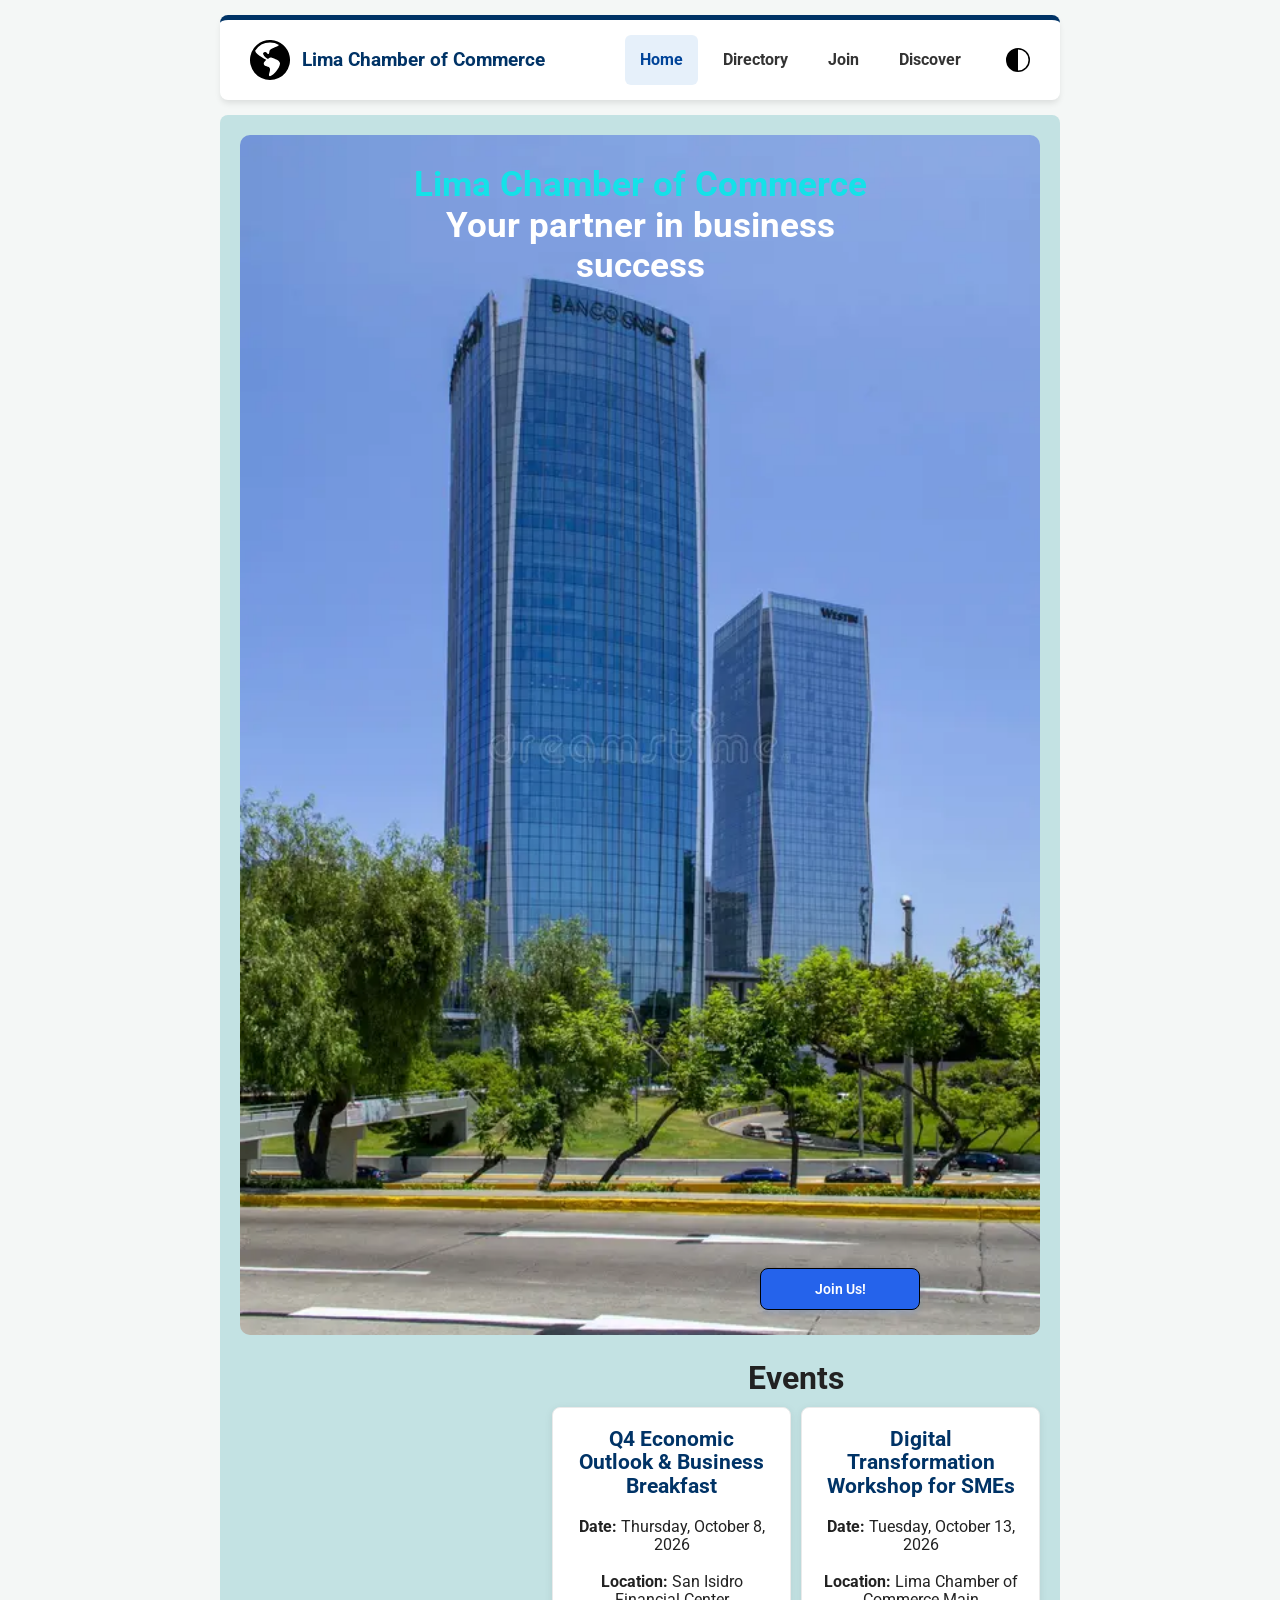
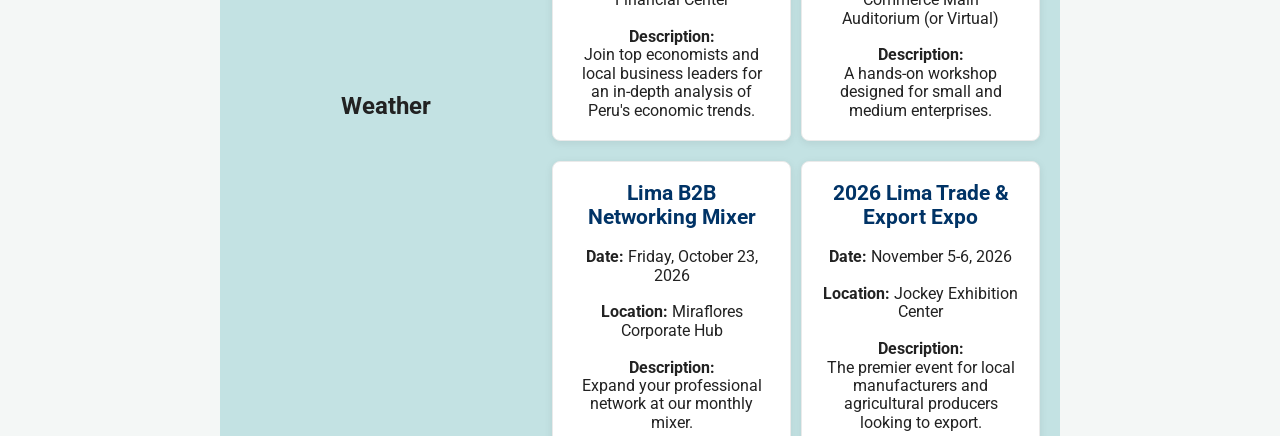
==== chamber/index.html @ b9baf49b "errew" ====
<!DOCTYPE html>
<html lang="en">
<head>
    <meta charset="UTF-8">
    <meta name="viewport" content="width=device-width, initial-scale=1.0">
    <title>Home Page - Chamber of Commerce</title>
    <meta name="author" content="Joel Flores">
    <meta name="description" content="description" content="This is the home page, where you can find our latest news, core services, and an overview of what we offer.">
    <link rel="icon" href="images/favicon.ico">
    <meta property="og:title" content="Chamber Directory Page">
    <meta property="og:description" content="Here you will find the latest news, resources, and an overview of our vibrant business community">
    <meta property="og:image" content="https://joelcarlosfloresrojas-dotcom.github.io/wdd231/chamber/images/lima_chamber.jpg">
    <meta property="og:url" content="https://joelcarlosfloresrojas-dotcom.github.io/wdd231/chamber/index.html">
    <link rel="stylesheet" href="styles/index.css">
    <link rel="preconnect" href="https://fonts.googleapis.com">
    <link rel="preconnect" href="https://fonts.gstatic.com" crossorigin>
    <link href="https://fonts.googleapis.com/css2?family=Roboto:wght@400;500;700&display=swap" rel="stylesheet">
    <link rel="stylesheet" href="styles/index.css">
    <link rel="stylesheet" href="styles/index-large.css">
    <link rel="stylesheet" href="styles/normalize.css">
    <link rel="stylesheet" href="styles/directory.css">
    <link rel="stylesheet" href="styles/directory-large.css" media="screen and (min-width: 640px)">
    <script src="../chamber/scripts/index.js" defer></script>
  
   
</head>
<body>
    <header>
        <div class="joel">
            <div id="flexer" class="flexer">
                <img src="images/globe_americas.svg" alt="Logo" width="40" height="40" fetchpriority="high">
                <span id="help">Lima Chamber of Commerce</span>
            </div>    
            <div id="flexer1" class="flexer1">
                <img src="images/circle-half.svg" alt="Dark mode toggle" width="24" height="24"> 
                <button id="menu-toggle" aria-label="Toggle Menu" aria-expanded="false"></button>
            </div>
        </div>
        
        <nav class="display">
            <ul class="flexer2">
                <li><a id="index" href="index.html" >Home</a></li>
                <li><a id="directory" href="directory.html"  >Directory</a></li>
                <li><a href="">Join</a></li>
                <li><a href="#">Discover</a></li>
            </ul>
        </nav>
    </header>

    <main>
    <div class="relative">
     <picture>
    <source media="(min-width: 510px)" srcset="../chamber/images/hero_image.jpg">
    <img id="hero" src="../chamber/images/hero_image_mobile.webp"  alt="Home Page image">
    </picture>
     <div id="hola" class="flexH">
        <h1>Lima Chamber of Commerce</h1>
        <h2>Your partner in business success</h2>
     </div>
     <a href="join.html" class="button">Join Us!</a>
    </div>
    <div class="doing">
       <div class="h3">
        <h3>Weather</h3>
        <section id="weather" class="weather">
            
        </section>
       </div>
       <div class="h4">
        <h4>Events</h4>
    <section id="event" class="event">
        <div class="carder">
            <strong id="center">Q4 Economic Outlook & Business Breakfast</strong><br>
            <span><strong>Date:</strong> Thursday, October 8, 2026</span><br><br>
            <span><strong>Location:</strong> San Isidro Financial Center</span><br><br>
            <strong>Description:</strong><p>Join top economists and local business leaders for an in-depth analysis of Peru's economic trends.</p>
        </div>

        <div class="carder">
            <strong id="center">Digital Transformation Workshop for SMEs</strong><br>
            <span><strong>Date:</strong> Tuesday, October 13, 2026</span><br><br>
            <span><strong>Location:</strong> Lima Chamber of Commerce Main Auditorium (or Virtual)</span><br><br>
            <strong>Description:</strong><p>A hands-on workshop designed for small and medium enterprises.</p>
        </div>

        <div class="carder">
            <strong id="center">Lima B2B Networking Mixer</strong><br>
            <span><strong>Date:</strong> Friday, October 23, 2026</span><br><br>
            <span><strong>Location:</strong> Miraflores Corporate Hub</span><br><br>
            <strong>Description:</strong><p>Expand your professional network at our monthly mixer. </p>
        </div>

        <div class="carder">
            <strong id="center">2026 Lima Trade & Export Expo</strong><br>
            <span><strong>Date:</strong> November 5-6, 2026</span><br><br>
            <span><strong>Location:</strong> Jockey Exhibition Center</span><br><br>
            <strong>Description:</strong><p>The premier event for local manufacturers and agricultural producers looking to export. </p>
        </div>
    </section>
    </div>
    </div>
    <h5>Members</h5>
    <section id="spotlight" class="spotlight">

    </section>
    </main>
    
    <footer>
        <div class="three">
            <div>
                <strong>Lima Chamber of Commerce</strong>
                <ul>
                    <li>Av. Arequipa 1234, San Isidro</li>
                    <li>Lima, Perú 15046</li>
                    <li><a href="mailto:contacto@joelflores.dev">contacto@joelflores.dev</a></li>
                    <li><a href="tel:+51987654321">(51) 987-654-321</a></li>
                </ul>
            </div>
            <div class="socials">
                <a href="#" aria-label="LinkedIn"><img src="../images/linkedin.svg" alt="" width="30" height="30"></a>
                <a href="#" aria-label="YouTube"><img src="../images/youtube.svg" alt="" width="30" height="30"></a>
                <a href="#" aria-label="X (Twitter)"><img src="images/twitter-x.svg" alt="" width="30" height="30"></a>
            </div>
            <div>
                <ul>
                    <li>WDD231 Class Project</li>
                    <li>Joel Flores</li>
                </ul>
                <p>&copy; <span id="currentyear"></span> Lima Chamber of Commerce</p>
                <p id="lastModified"></p>
            </div>
        </div>
    </footer>
</body>
</html>
---- chamber/styles/index.css ----
.relative{
    width: 100%;
    position:relative;
    border-radius: 7px;
}

.relative img{
    width: 100%;
    border-radius: 10px;
    height: auto;
    
}


.flexH h1,h2 {
   
    
    text-align: center;
    margin: 0;
   font-size: 35px;
   
  
}

h4{
    font-size: 1.5rem;
}
.flexH h1{
  
  color: rgb(21, 225, 232);
}

.flexH h2{
    color: white;
}

#hola{
 position: absolute; 
  top: 30px; 
  right: 20%; 
  left: 20%;
  z-index: 10;
   
}

.button{
    position:absolute;
    text-decoration: none;
    background-color: blue;
    border: 1px solid black;
    padding: 4px;
    text-align: center; 
    bottom: 30px;
    right: 15%;
    left: 65%;
    display: inline-block;
    padding: 12px 28px;
    font-size: 14px;
    font-weight: 600;
    color: #ffffff;
    background-color: #2563eb; 
    border-radius: 8px;
    box-shadow: 0 4px 6px -1px rgba(37, 99, 235, 0.2);
    transition: all 0.2s ease-in-out;
    width: auto;
    padding-left: 4px;
    padding-right: 4px;
}



.button:hover {
  background-color: #1d4ed8;
  transform: translateY(-2px);
  box-shadow: 0 8px 12px -1px rgba(37, 99, 235, 0.3), 0 4px 6px -2px rgba(37, 99, 235, 0.15);
}

.button:active {
  transform: translateY(0);
  box-shadow: none;
}
.weather-card{
    display: flex;
    flex-direction: column;
    background-color: rgb(107, 137, 219);
    margin-top: 10px;
    border-radius: 10px;
    padding: 12px;
    padding-right: 40px;
    padding-left: 40px;
    align-items: center;
    width: 100%;
    border: 1px solid #eaeaea;
    transition: transform 0.2s, box-shadow 0.2s;
}

.weather-card:hover {
    transform: translateY(-3px);
    box-shadow: 0 8px 15px rgba(0,0,0,0.1);
}

.doing{
    display: flex;
    flex-direction: column;
    align-items: center;
}

.event{
    display: flex;
    flex-direction:column ;
}


.carder{
    background-color: #ffffff;
    border-radius: 8px;
    padding: 20px;
    text-align: center;
    box-shadow: 0 2px 8px rgba(0,0,0,0.08);
    border: 1px solid #eaeaea;
    transition: transform 0.2s, box-shadow 0.2s;
    margin-top: 10px;
    padding: 20px;
}

.carder:hover {
    transform: translateY(-3px);
    box-shadow: 0 8px 15px rgba(0,0,0,0.1);
}
    

#center{
    display: block;
    text-align: center;
    font-size: 1.3rem; 
    color: #003366;
}

.h3 h3{
    text-align: center;
    margin-top: 20px;
    font-size: 1.5rem;
}

.h4 h4{
    text-align: center;
    margin-top: 20px;
    font-size: 2rem;
}
.spotlight{
    display: flex;
    flex-direction: column;
    gap:20px;
    margin-top: 15px;
}

.weather{
    display: grid;
    grid-template-columns: 1fr 1fr 1fr;
    gap: 15px;
    
}

.member-card{
    padding: 10px !important;
}

h5{
    text-align: center;
    margin-top: 30px;
    font-size: 2rem;
}
@media (max-width:509px) {
    #hola{
 
  top: 20px; 
}

.button{
    left: 60%;
}

.relative img{
    width: 100%;
    border-radius: 10px;
    height: 500px;
    object-fit: cover;
    
}
}
@media(max-width:770px){
    .spotlight{
    display: flex !important;
    flex-direction: column !important;
    gap:20px !important;
    margin-top: 15px !important;
    padding-right:40px;
    padding-left:40px;
}

}

@media(max-width:600px){
    .weather{
    display: flex;
    flex-direction: column;
    align-items: center;
    gap: 15px;
    }
    .weather-card{
        padding-right:60px;
        padding-left:60px;
    }
}
---- chamber/styles/index.css ----
.relative{
    width: 100%;
    position:relative;
    border-radius: 7px;
}

.relative img{
    width: 100%;
    border-radius: 10px;
    height: auto;
    
}


.flexH h1,h2 {
   
    
    text-align: center;
    margin: 0;
   font-size: 35px;
   
  
}

h4{
    font-size: 1.5rem;
}
.flexH h1{
  
  color: rgb(21, 225, 232);
}

.flexH h2{
    color: white;
}

#hola{
 position: absolute; 
  top: 30px; 
  right: 20%; 
  left: 20%;
  z-index: 10;
   
}

.button{
    position:absolute;
    text-decoration: none;
    background-color: blue;
    border: 1px solid black;
    padding: 4px;
    text-align: center; 
    bottom: 30px;
    right: 15%;
    left: 65%;
    display: inline-block;
    padding: 12px 28px;
    font-size: 14px;
    font-weight: 600;
    color: #ffffff;
    background-color: #2563eb; 
    border-radius: 8px;
    box-shadow: 0 4px 6px -1px rgba(37, 99, 235, 0.2);
    transition: all 0.2s ease-in-out;
    width: auto;
    padding-left: 4px;
    padding-right: 4px;
}



.button:hover {
  background-color: #1d4ed8;
  transform: translateY(-2px);
  box-shadow: 0 8px 12px -1px rgba(37, 99, 235, 0.3), 0 4px 6px -2px rgba(37, 99, 235, 0.15);
}

.button:active {
  transform: translateY(0);
  box-shadow: none;
}
.weather-card{
    display: flex;
    flex-direction: column;
    background-color: rgb(107, 137, 219);
    margin-top: 10px;
    border-radius: 10px;
    padding: 12px;
    padding-right: 40px;
    padding-left: 40px;
    align-items: center;
    width: 100%;
    border: 1px solid #eaeaea;
    transition: transform 0.2s, box-shadow 0.2s;
}

.weather-card:hover {
    transform: translateY(-3px);
    box-shadow: 0 8px 15px rgba(0,0,0,0.1);
}

.doing{
    display: flex;
    flex-direction: column;
    align-items: center;
}

.event{
    display: flex;
    flex-direction:column ;
}


.carder{
    background-color: #ffffff;
    border-radius: 8px;
    padding: 20px;
    text-align: center;
    box-shadow: 0 2px 8px rgba(0,0,0,0.08);
    border: 1px solid #eaeaea;
    transition: transform 0.2s, box-shadow 0.2s;
    margin-top: 10px;
    padding: 20px;
}

.carder:hover {
    transform: translateY(-3px);
    box-shadow: 0 8px 15px rgba(0,0,0,0.1);
}
    

#center{
    display: block;
    text-align: center;
    font-size: 1.3rem; 
    color: #003366;
}

.h3 h3{
    text-align: center;
    margin-top: 20px;
    font-size: 1.5rem;
}

.h4 h4{
    text-align: center;
    margin-top: 20px;
    font-size: 2rem;
}
.spotlight{
    display: flex;
    flex-direction: column;
    gap:20px;
    margin-top: 15px;
}

.weather{
    display: grid;
    grid-template-columns: 1fr 1fr 1fr;
    gap: 15px;
    
}

.member-card{
    padding: 10px !important;
}

h5{
    text-align: center;
    margin-top: 30px;
    font-size: 2rem;
}
@media (max-width:509px) {
    #hola{
 
  top: 20px; 
}

.button{
    left: 60%;
}

.relative img{
    width: 100%;
    border-radius: 10px;
    height: 500px;
    object-fit: cover;
    
}
}
@media(max-width:770px){
    .spotlight{
    display: flex !important;
    flex-direction: column !important;
    gap:20px !important;
    margin-top: 15px !important;
    padding-right:40px;
    padding-left:40px;
}

}

@media(max-width:600px){
    .weather{
    display: flex;
    flex-direction: column;
    align-items: center;
    gap: 15px;
    }
    .weather-card{
        padding-right:60px;
        padding-left:60px;
    }
}
---- chamber/styles/index-large.css ----
@media(min-width:670px){
    .weather{
        display: flex;
        flex-direction: column;
        gap:10px;
        align-items: center;
        

    }

    .h3{
        grid-column: 1/3;
    }
    .doing{
        display: grid;
        grid-template-columns: 1fr 1fr 1fr 1fr 1fr;
        gap:20px;
    }

    .event{
        display: grid;
        grid-template-columns: 1fr 1fr;
        margin-top: 0px;
        gap:10px;
    }

    .h4{
        grid-column: 3/8;
        

    }

    .spotlight{
        display:grid;
        grid-template-columns: 1fr 1fr 1fr;
        gap:15px;
        margin-top: 30px;
    }
}
---- chamber/styles/directory.css ----
* {
    margin: 0;
    padding: 0;
    box-sizing: border-box;
    font-family: 'Roboto', sans-serif;
}

body {
    background-color: #f4f7f6;
    color: #222222;
}

header, main, footer {
    max-width: 840px;
    margin: 15px auto;
    border-radius: 8px;
}

main {
    background-color: #c3e2e3;
    padding: 20px;
    min-height: 60vh;
}

.lister .imagen {
    display: none; 
}

header {
    background-color: #ffffff; 
    padding: 15px 20px;
    box-shadow: 0 4px 6px -1px rgba(0,0,0,0.1);
    border-top: 5px solid #003366;
}

.joel {
    display: flex;
    justify-content: space-between;
    align-items: center;
}

.flexer {
    display: flex;
    align-items: center;
    gap: 12px;
    font-weight: 700;
    font-size: 1.2rem;
    color: #003366;
}

.flexer1 {
    display: flex;
    gap: 15px;
    align-items: center;
}

#menu-toggle {
    background: none;
    border: none;
    font-size: 1.8rem;
    color: #003366;
    cursor: pointer;
    display: none;
    min-height: 48px;
    min-width: 48px;
}

#menu-toggle::before { content: '✖'; }
#menu-toggle[aria-expanded="false"]::before { content: '☰'; }

nav { 
    margin: 15px auto 0; 
}

.flexer2 {
    display: flex;
    flex-direction: column;
    justify-content: center;
    gap: 8px;
    list-style: none;
}

.flexer2 li {
    text-align: center;
}

.flexer2 a {
    display: block;
    padding: 16px 15px;
    color: #333333;
    font-weight: 700;
    text-decoration: none;
    border-radius: 6px;
    transition: background-color 0.2s ease, color 0.2s ease;
}

.flexer2 a:hover, 
.flexer2 a:active, 
.active-link {
    background-color: #e6f0fa;
    color: #004499;
}

main h1 {
    text-align: center;
    margin-bottom: 25px;
    color: #003366;
}

.boton {
    display: flex;
    justify-content: center;
    gap: 15px;
    margin-bottom: 25px;
}

.boton button {
    padding: 12px 24px;
    min-height: 48px;
    border: none;
    background-color: #d8e0e8;
    color: #2a3545;
    border-radius: 6px;
    cursor: pointer;
    font-weight: bold;
    transition: all 0.2s ease;
}

.boton button:hover, .boton button:active { 
    background-color: #c2ccd6; 
}

.boton button.active-view {
    background-color: #003366;
    color: #ffffff;
    box-shadow: 0 2px 4px rgba(0,51,102,0.3);
}

.grider {
    display: grid;
    grid-template-columns: 1fr;
    gap: 20px;
}

.lister {
    display: flex;
    flex-direction: column;
    gap: 15px;
}

.member-card {
    background-color: #ffffff;
    border-radius: 8px;
    padding: 20px;
    text-align: center;
    box-shadow: 0 2px 8px rgba(0,0,0,0.08);
    border: 1px solid #eaeaea;
    transition: transform 0.2s, box-shadow 0.2s;
}

.member-card:hover {
    transform: translateY(-3px);
    box-shadow: 0 8px 15px rgba(0,0,0,0.1);
}

.imagen {
    width: 90px;
    height: 90px;
    object-fit: contain;
    margin-bottom: 15px;
}

.looking h2 { 
    font-size: 1.3rem; 
    margin-bottom: 5px; 
    color: #003366;
}

.looking h3 { 
    font-size: 0.95rem; 
    color: #444444; 
    margin-bottom: 15px; 
    font-weight: 500;
}

.looking2 {
    display: flex;
    flex-direction: column;
    align-items: center;
    gap: 10px;
}

.contact-info {
    font-size: 0.9rem;
    line-height: 1.5;
    list-style: none;
}

.contact-info li {
    padding: 8px 0;
}

.contact-info a {
    color: #004499;
    text-decoration: none;
    padding: 10px 0;
    display: inline-block;
}

.contact-info a:hover, .contact-info a:active { 
    text-decoration: underline;
}

footer {
    background-color: #003366;
    color: #ffffff;
    padding: 30px 20px;
    margin-top: 40px;
}

footer ul li {
    padding: 8px 0;
}

footer a {
    color: #b3d9ff;
    text-decoration: none;
    padding: 10px 0;
    display: inline-block;
}

footer a:hover {
    color: #ffffff;
    text-decoration: underline;
}

.socials {
    display: flex;
    gap: 10px;
    margin: 15px 0;
}

.socials a {
    display: inline-flex;
    align-items: center;
    justify-content: center;
    min-width: 48px;
    min-height: 48px;
}

.socials img {
    filter: brightness(0) invert(1);
    transition: opacity 0.2s;
}

.socials img:hover {
    opacity: 0.7;
}

ul {
    list-style: none;
}

@media(max-width: 640px) {
    #menu-toggle { display: block; }
    .display { display: none; }
    
    .three {
        display: flex;
        flex-direction: column;
        gap: 15px;
        
    }
    
    .socials { justify-content: center; }
}
---- chamber/styles/directory-large.css ----
@media (min-width: 640px) {
    header {
        display: flex;
        align-items: center;
        padding: 15px 30px;
    }

    .joel {
        display: contents;
    }
    
    .flexer {
        order: 1;
        margin-right: auto;
    }

    nav {
        order: 2;
        margin: 0;
    }

    .flexer2 {
        display: flex;
        flex-direction: row;
        gap: 10px;
        align-items: center;
    }

    .flexer1 {
        display: flex;
        order: 3;
        margin-left: 30px;
    }

    #menu-toggle { display: none; }

    .grider {
        display: grid;
        grid-template-columns: repeat(auto-fit, minmax(250px, 1fr));
        gap: 20px;
    }

    .lister .member-card {
        display: flex;
        flex-direction: row;
        align-items: center;
        justify-content: space-between;
        text-align: left;
        padding: 15px 30px;
    }
    
    .lister .looking {
        flex: 1;
        margin-bottom: 0;
    }
    
    .lister .looking2 {
        flex: 1.5;
        flex-direction: row;
        justify-content: flex-end;
        align-items: center;
        gap: 40px;
    }
    
    .lister .imagen {
        margin-bottom: 0;
        margin-right: auto;
    }
    
    .lister .contact-info {
        text-align: left;
        min-width: 220px;
    }
    
    .contact-info li, 
    footer ul li {
        padding: 4px 0;
    }

    .contact-info a,
    footer a {
        padding: 0;
        display: inline;
    }

    .three {
        display: flex;
        justify-content: space-between;
        align-items: flex-start;
        text-align: left;
    }
    
    .socials {
        margin: 0;
    }
}
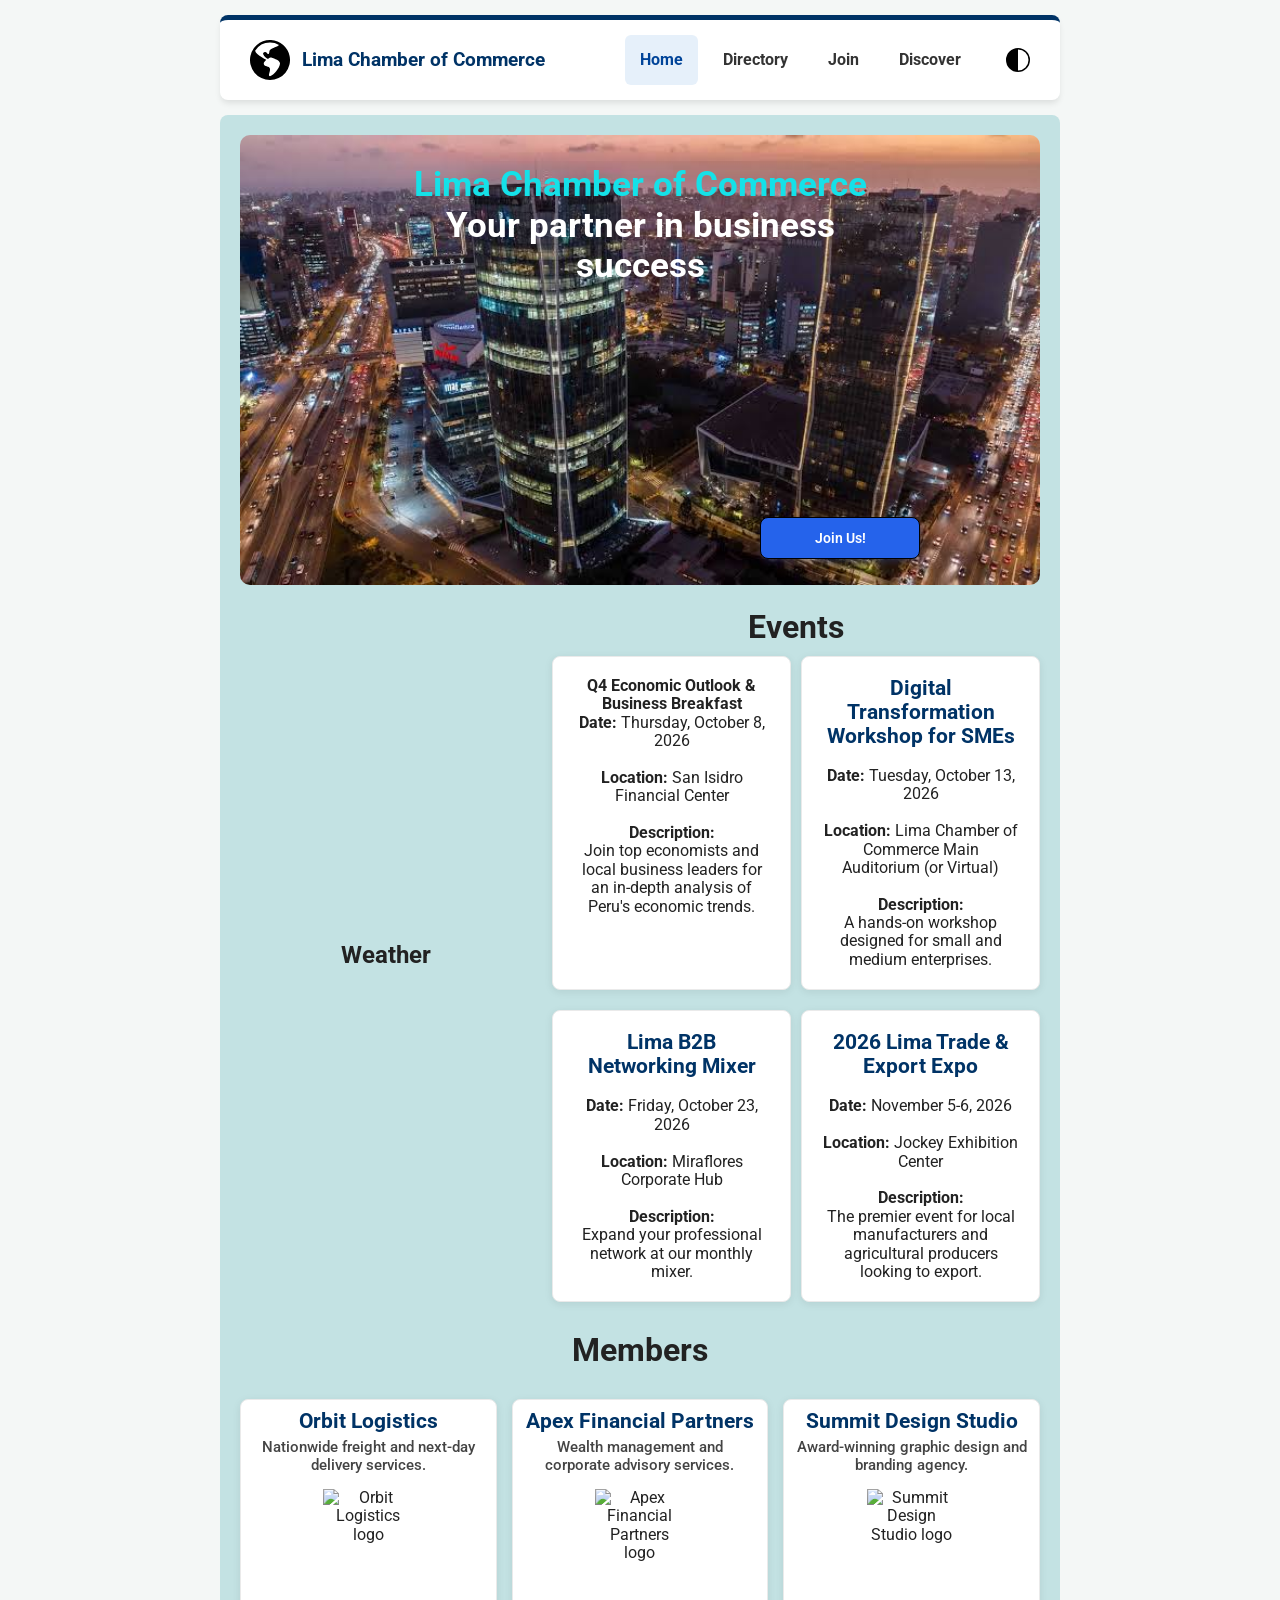
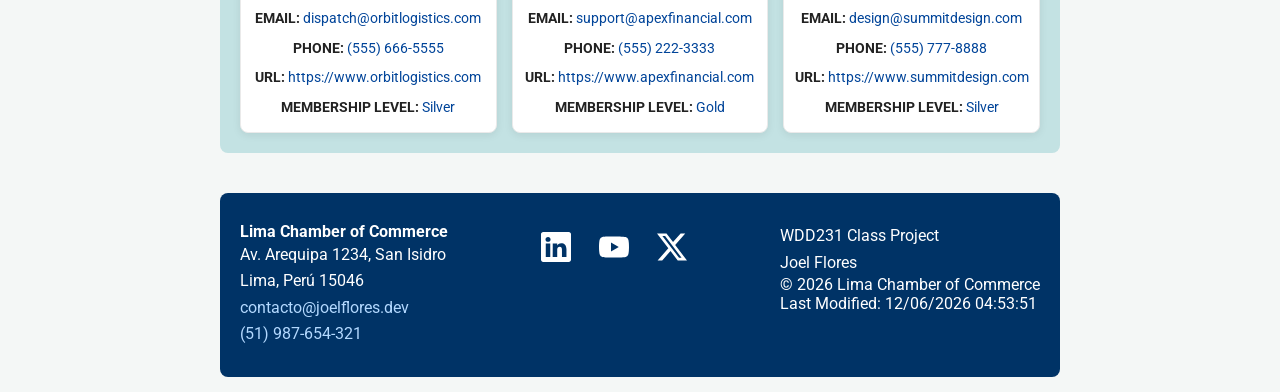
==== commit 66072dcc: "daasd" ====
--- a/chamber/index.html
+++ b/chamber/index.html
@@ -5,7 +5,7 @@
     <meta name="viewport" content="width=device-width, initial-scale=1.0">
     <title>Home Page - Chamber of Commerce</title>
     <meta name="author" content="Joel Flores">
-    <meta name="description" content="description" content="This is the home page, where you can find our latest news, core services, and an overview of what we offer.">
+    <meta name="description" content="This is the home page, where you can find our latest news, core services, and an overview of what we offer.">
     <link rel="icon" href="images/favicon.ico">
     <meta property="og:title" content="Chamber Directory Page">
     <meta property="og:description" content="Here you will find the latest news, resources, and an overview of our vibrant business community">
@@ -57,7 +57,7 @@
         <h1>Lima Chamber of Commerce</h1>
         <h2>Your partner in business success</h2>
      </div>
-     <a href="join.html" class="button">Join Us!</a>
+     <a href="directory.html" class="button">Join Us!</a>
     </div>
     <div class="doing">
        <div class="h3">
@@ -77,21 +77,21 @@
         </div>
 
         <div class="carder">
-            <strong id="center">Digital Transformation Workshop for SMEs</strong><br>
+            <strong class="center">Digital Transformation Workshop for SMEs</strong><br>
             <span><strong>Date:</strong> Tuesday, October 13, 2026</span><br><br>
             <span><strong>Location:</strong> Lima Chamber of Commerce Main Auditorium (or Virtual)</span><br><br>
             <strong>Description:</strong><p>A hands-on workshop designed for small and medium enterprises.</p>
         </div>
 
         <div class="carder">
-            <strong id="center">Lima B2B Networking Mixer</strong><br>
+            <strong class="center">Lima B2B Networking Mixer</strong><br>
             <span><strong>Date:</strong> Friday, October 23, 2026</span><br><br>
             <span><strong>Location:</strong> Miraflores Corporate Hub</span><br><br>
             <strong>Description:</strong><p>Expand your professional network at our monthly mixer. </p>
         </div>
 
         <div class="carder">
-            <strong id="center">2026 Lima Trade & Export Expo</strong><br>
+            <strong class="center">2026 Lima Trade & Export Expo</strong><br>
             <span><strong>Date:</strong> November 5-6, 2026</span><br><br>
             <span><strong>Location:</strong> Jockey Exhibition Center</span><br><br>
             <strong>Description:</strong><p>The premier event for local manufacturers and agricultural producers looking to export. </p>
--- a/chamber/styles/index.css
+++ b/chamber/styles/index.css
@@ -47,9 +47,7 @@
 .button{
     position:absolute;
     text-decoration: none;
-    background-color: blue;
     border: 1px solid black;
-    padding: 4px;
     text-align: center; 
     bottom: 30px;
     right: 15%;
@@ -121,7 +119,6 @@
     border: 1px solid #eaeaea;
     transition: transform 0.2s, box-shadow 0.2s;
     margin-top: 10px;
-    padding: 20px;
 }
 
 .carder:hover {
@@ -130,7 +127,7 @@
 }
     
 
-#center{
+.center{
     display: block;
     text-align: center;
     font-size: 1.3rem; 
@@ -175,6 +172,14 @@
     #hola{
  
   top: 20px; 
+}
+.flexH h1{
+  
+  color: rgb(3, 10, 15);
+}
+
+.flexH h2{
+    color: #1F2937;
 }
 
 .button{
--- a/chamber/styles/index.css
+++ b/chamber/styles/index.css
@@ -47,9 +47,7 @@
 .button{
     position:absolute;
     text-decoration: none;
-    background-color: blue;
     border: 1px solid black;
-    padding: 4px;
     text-align: center; 
     bottom: 30px;
     right: 15%;
@@ -121,7 +119,6 @@
     border: 1px solid #eaeaea;
     transition: transform 0.2s, box-shadow 0.2s;
     margin-top: 10px;
-    padding: 20px;
 }
 
 .carder:hover {
@@ -130,7 +127,7 @@
 }
     
 
-#center{
+.center{
     display: block;
     text-align: center;
     font-size: 1.3rem; 
@@ -175,6 +172,14 @@
     #hola{
  
   top: 20px; 
+}
+.flexH h1{
+  
+  color: rgb(3, 10, 15);
+}
+
+.flexH h2{
+    color: #1F2937;
 }
 
 .button{
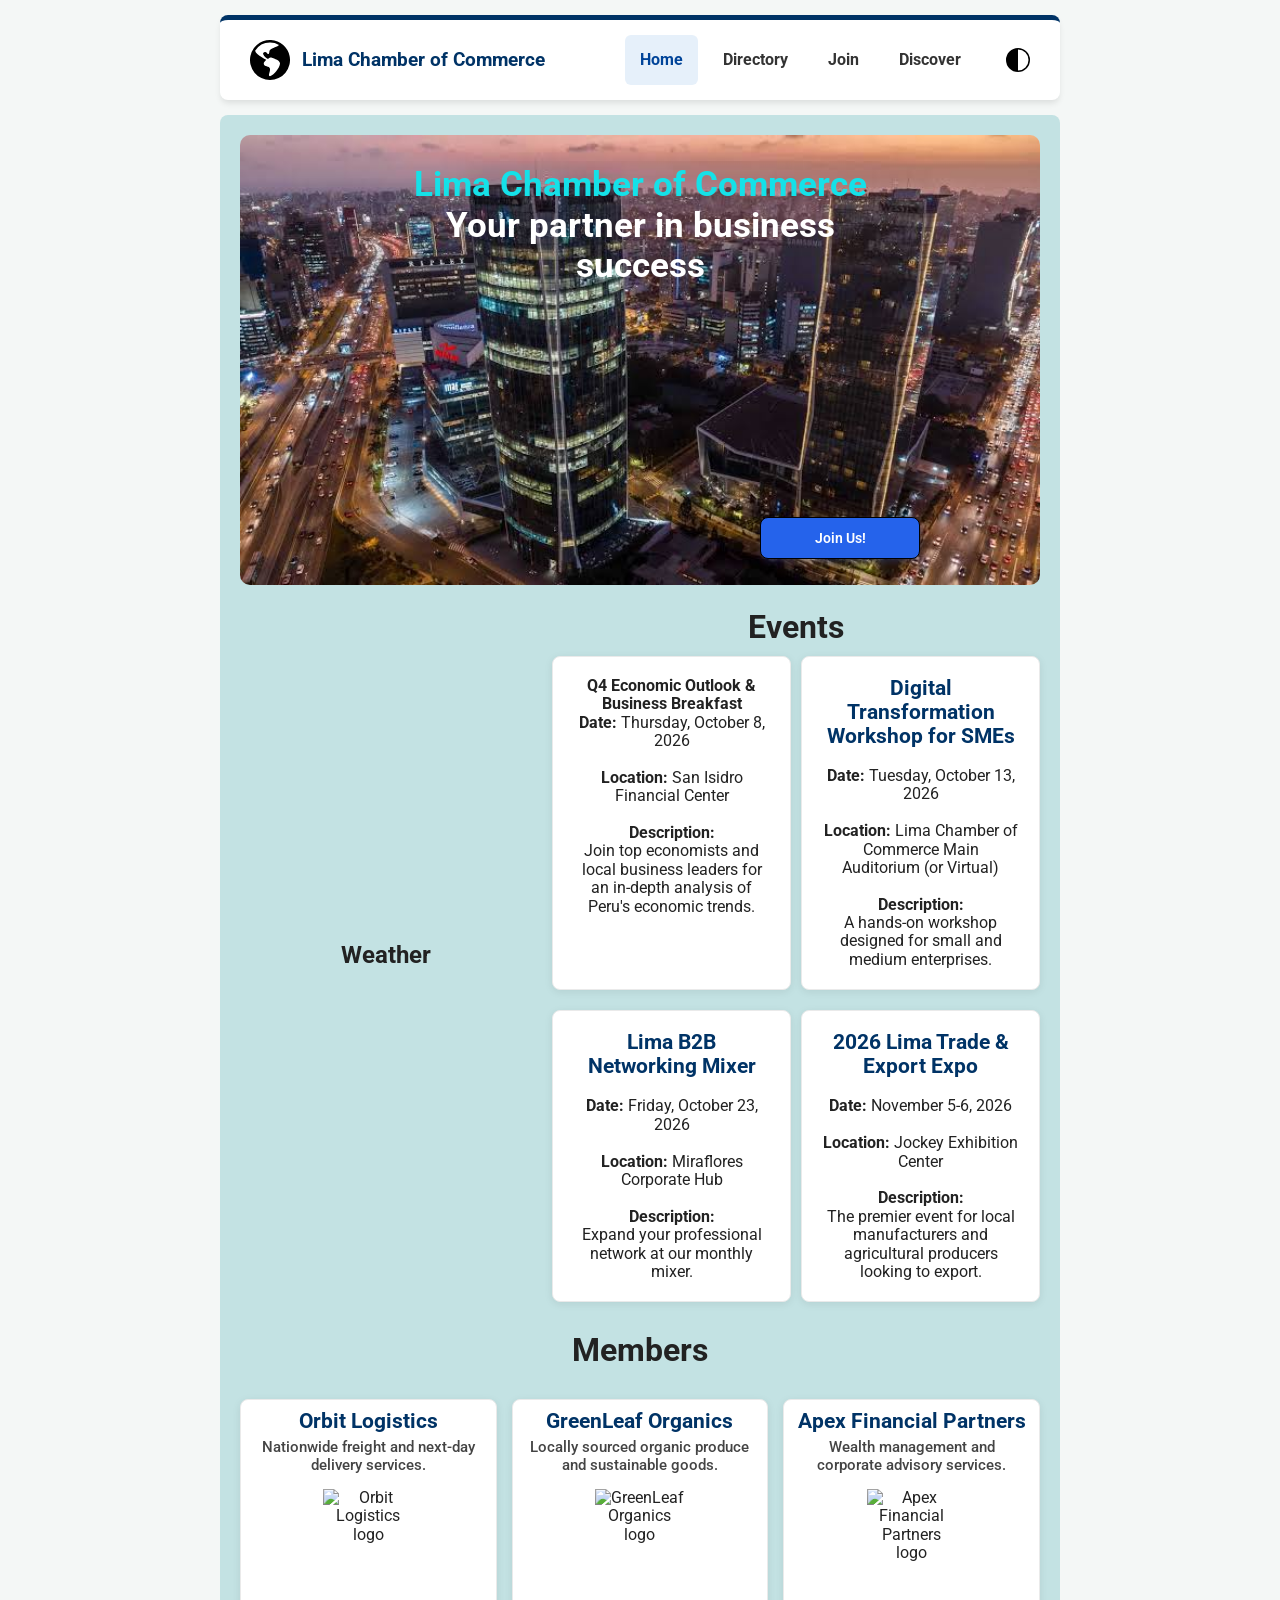
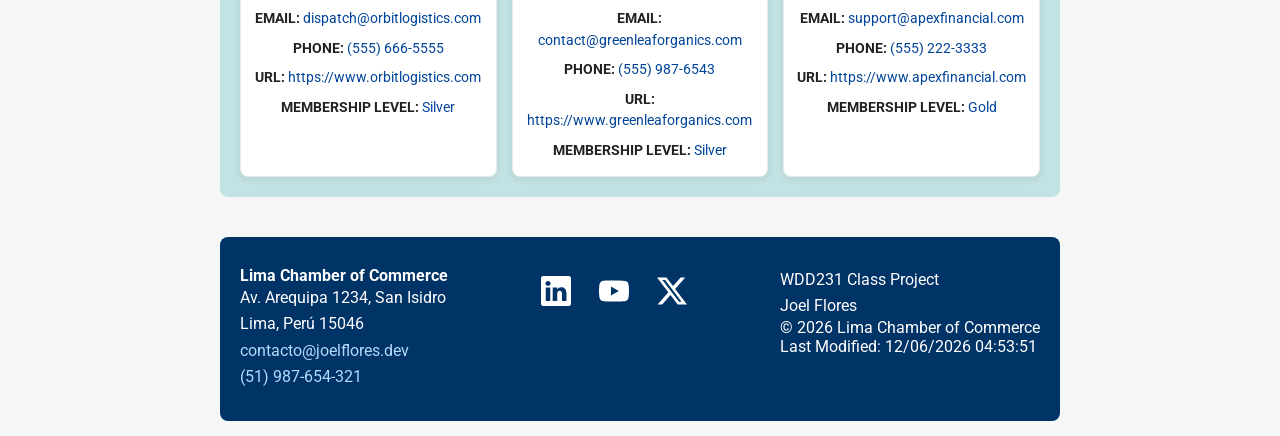
==== commit d4fd50e5: "dsdads" ====
--- a/chamber/index.html
+++ b/chamber/index.html
@@ -41,7 +41,7 @@
             <ul class="flexer2">
                 <li><a id="index" href="index.html" >Home</a></li>
                 <li><a id="directory" href="directory.html"  >Directory</a></li>
-                <li><a href="">Join</a></li>
+                <li><a href="#">Join</a></li>
                 <li><a href="#">Discover</a></li>
             </ul>
         </nav>
@@ -57,7 +57,7 @@
         <h1>Lima Chamber of Commerce</h1>
         <h2>Your partner in business success</h2>
      </div>
-     <a href="directory.html" class="button">Join Us!</a>
+     <a href="#" class="button">Join Us!</a>
     </div>
     <div class="doing">
        <div class="h3">
--- a/chamber/styles/index.css
+++ b/chamber/styles/index.css
@@ -159,9 +159,8 @@
     
 }
 
-.member-card{
-    padding: 10px !important;
-}
+
+
 
 h5{
     text-align: center;
@@ -172,11 +171,14 @@
     #hola{
  
   top: 20px; 
+  
 }
 .flexH h1{
   
   color: rgb(3, 10, 15);
 }
+
+
 
 .flexH h2{
     color: #1F2937;
@@ -204,6 +206,10 @@
     padding-left:40px;
 }
 
+.member-card{
+    padding: 30px !important ;
+} 
+
 }
 
 @media(max-width:600px){
--- a/chamber/styles/index.css
+++ b/chamber/styles/index.css
@@ -159,9 +159,8 @@
     
 }
 
-.member-card{
-    padding: 10px !important;
-}
+
+
 
 h5{
     text-align: center;
@@ -172,11 +171,14 @@
     #hola{
  
   top: 20px; 
+  
 }
 .flexH h1{
   
   color: rgb(3, 10, 15);
 }
+
+
 
 .flexH h2{
     color: #1F2937;
@@ -204,6 +206,10 @@
     padding-left:40px;
 }
 
+.member-card{
+    padding: 30px !important ;
+} 
+
 }
 
 @media(max-width:600px){
--- a/chamber/styles/index-large.css
+++ b/chamber/styles/index-large.css
@@ -36,4 +36,8 @@
         gap:15px;
         margin-top: 30px;
     }
+
+   .member-card{
+    padding: 10px !important ;
+} 
 }
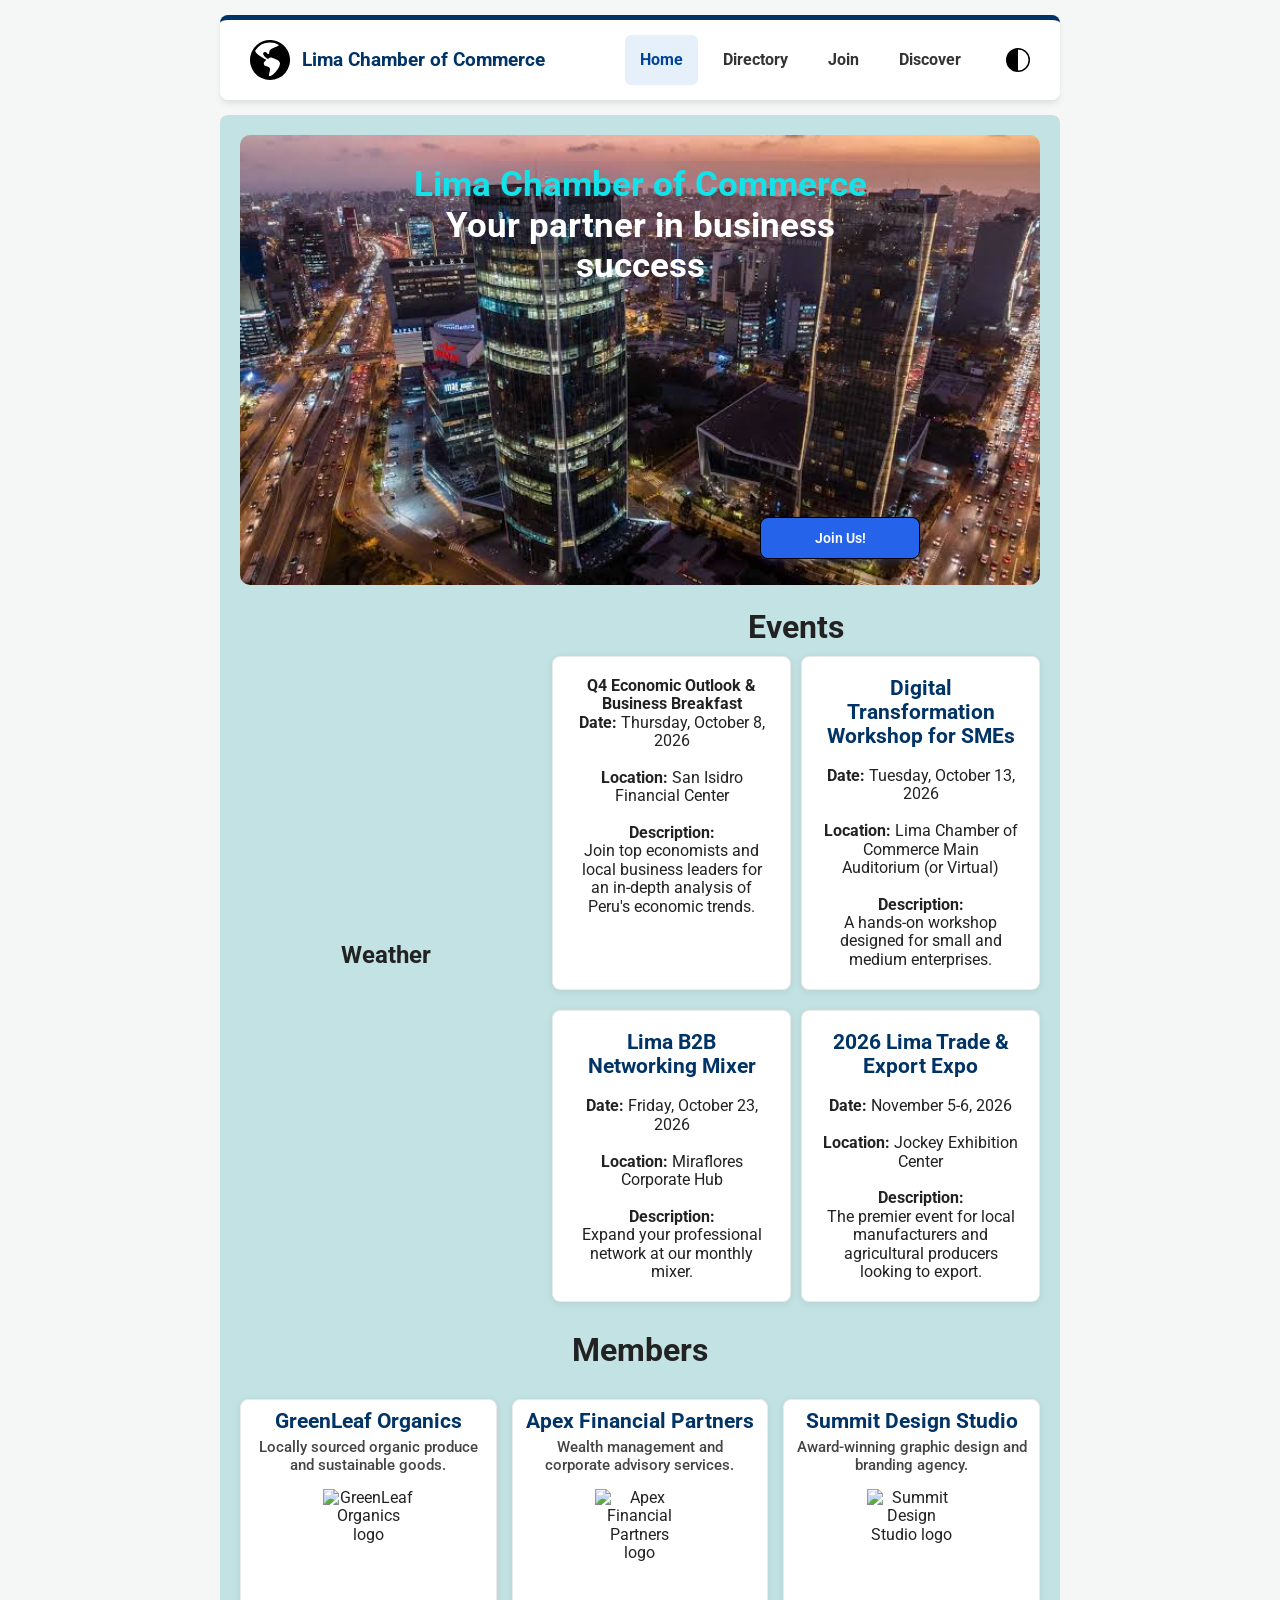
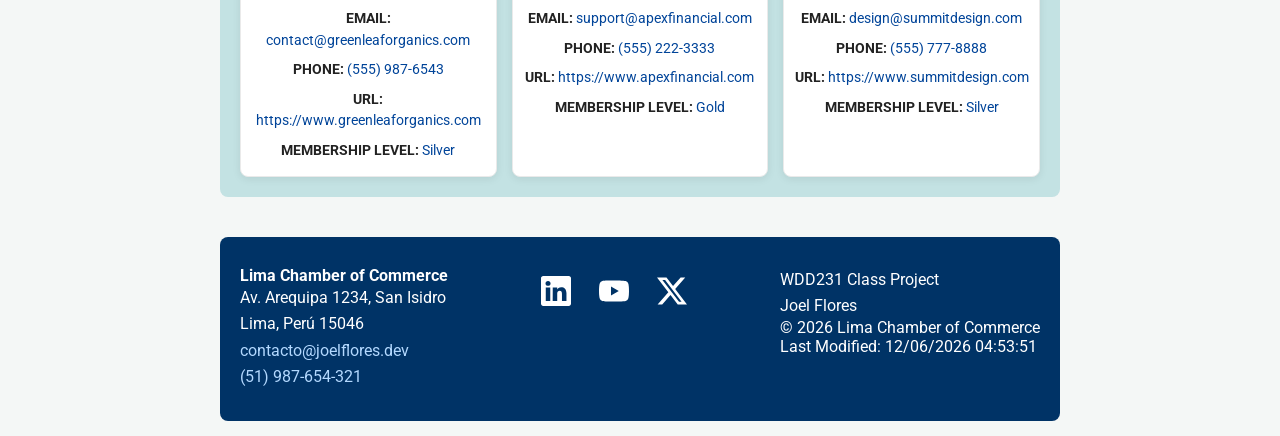
==== commit e81b6e5e: "done?" ====
--- a/chamber/index.html
+++ b/chamber/index.html
@@ -51,7 +51,7 @@
     <div class="relative">
      <picture>
     <source media="(min-width: 510px)" srcset="../chamber/images/hero_image.jpg">
-    <img id="hero" src="../chamber/images/hero_image_mobile.webp"  alt="Home Page image">
+    <img id="hero" src="../chamber/images/hero_image_mobile.webp"  alt="Hero Home Page image">
     </picture>
      <div id="hola" class="flexH">
         <h1>Lima Chamber of Commerce</h1>
@@ -117,9 +117,9 @@
                 </ul>
             </div>
             <div class="socials">
-                <a href="#" aria-label="LinkedIn"><img src="../images/linkedin.svg" alt="" width="30" height="30"></a>
-                <a href="#" aria-label="YouTube"><img src="../images/youtube.svg" alt="" width="30" height="30"></a>
-                <a href="#" aria-label="X (Twitter)"><img src="images/twitter-x.svg" alt="" width="30" height="30"></a>
+                <a href="#" aria-label="LinkedIn"><img src="../images/linkedin.svg" alt="Linkedin" width="30" height="30"></a>
+                <a href="#" aria-label="YouTube"><img src="../images/youtube.svg" alt="YouTube" width="30" height="30"></a>
+                <a href="#" aria-label="X (Twitter)"><img src="images/twitter-x.svg" alt="X" width="30" height="30"></a>
             </div>
             <div>
                 <ul>
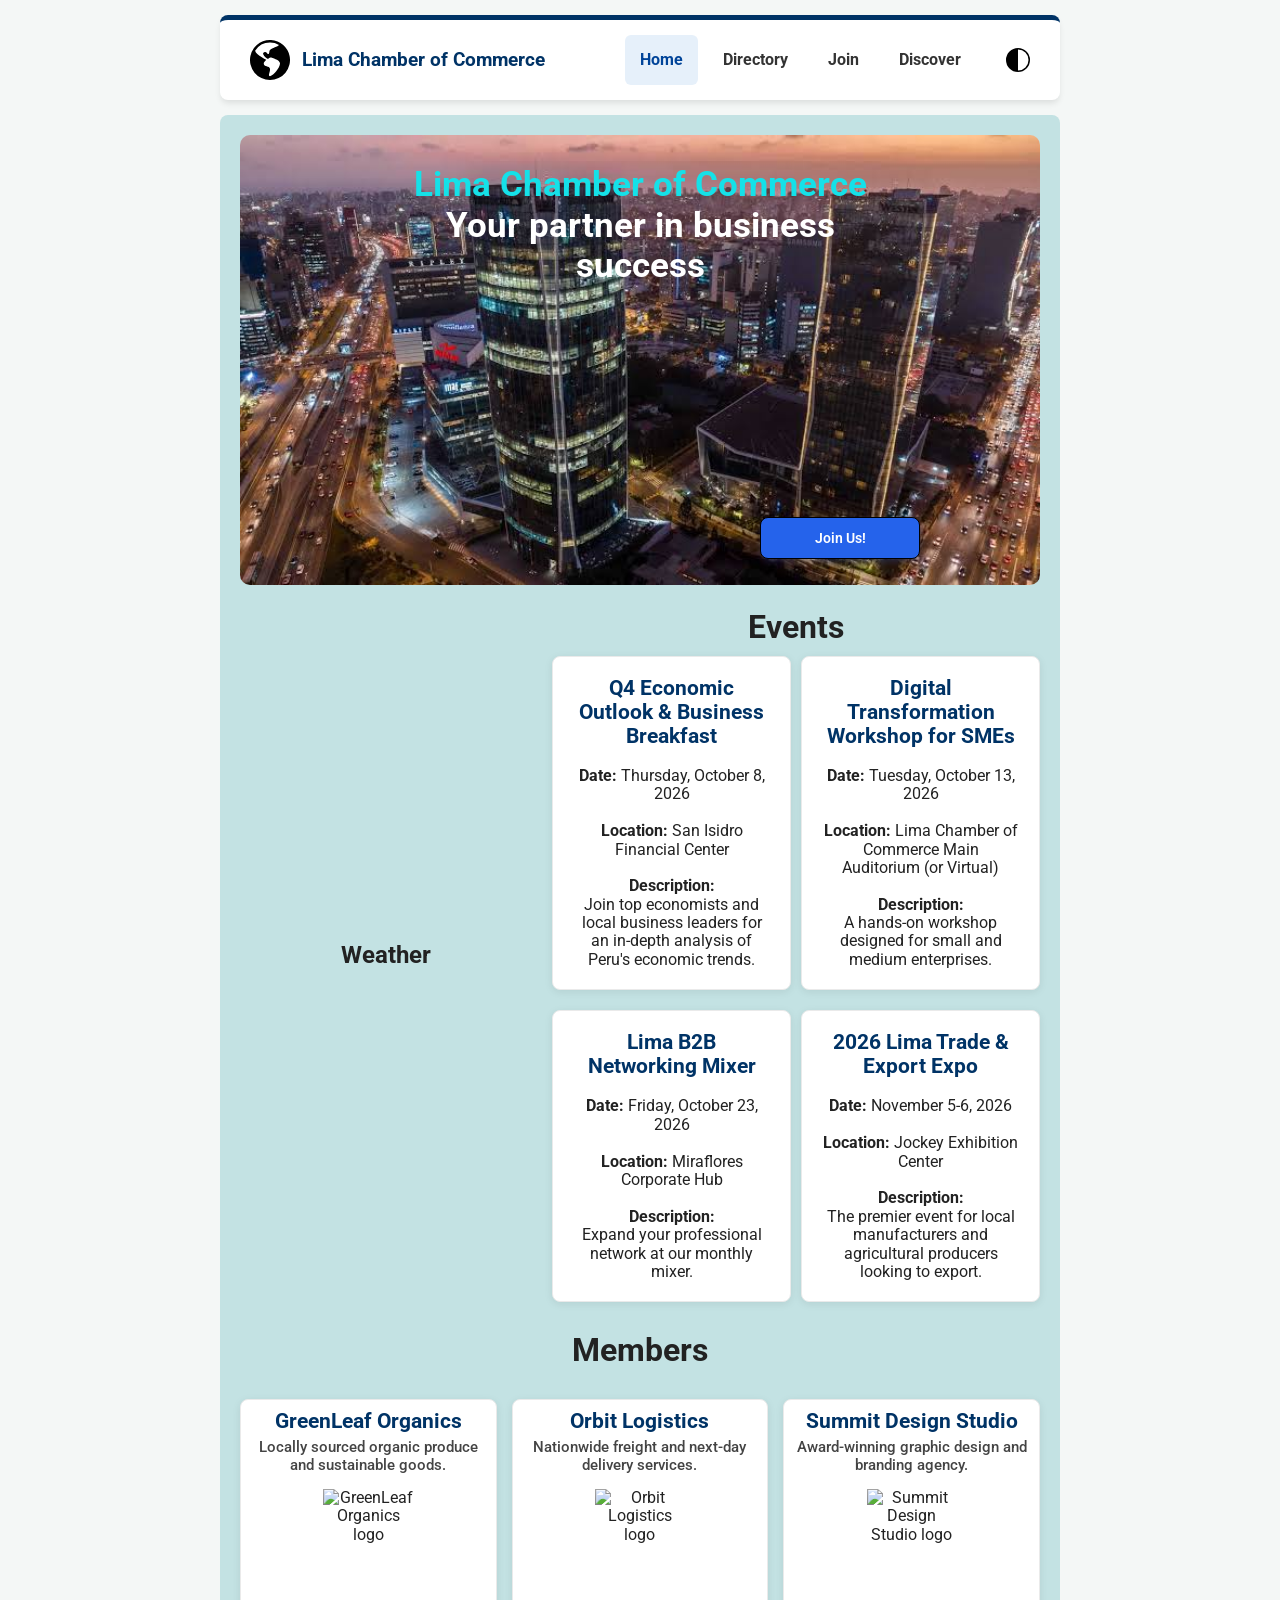
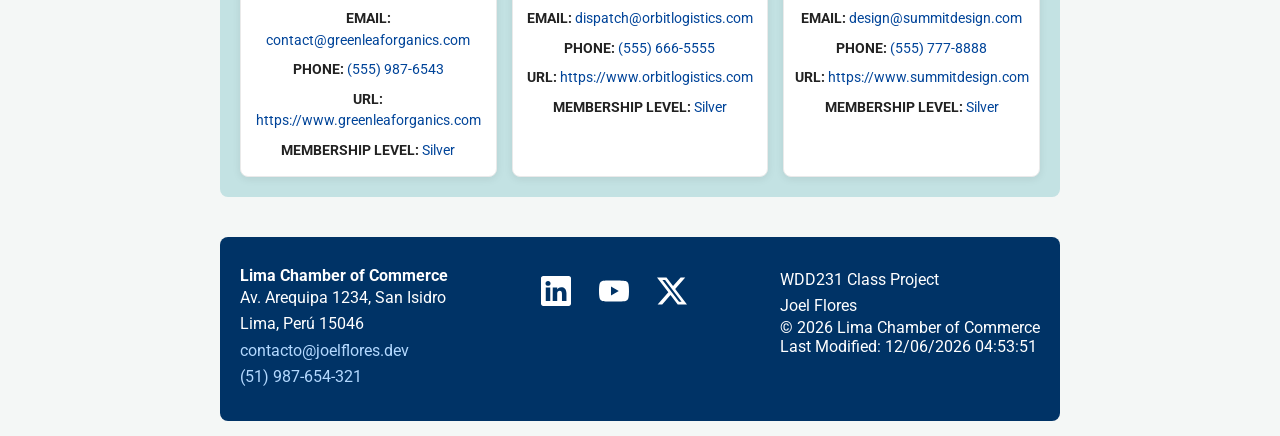
==== commit e9ebd1ad: "dsadsa" ====
--- a/chamber/index.html
+++ b/chamber/index.html
@@ -11,7 +11,6 @@
     <meta property="og:description" content="Here you will find the latest news, resources, and an overview of our vibrant business community">
     <meta property="og:image" content="https://joelcarlosfloresrojas-dotcom.github.io/wdd231/chamber/images/lima_chamber.jpg">
     <meta property="og:url" content="https://joelcarlosfloresrojas-dotcom.github.io/wdd231/chamber/index.html">
-    <link rel="stylesheet" href="styles/index.css">
     <link rel="preconnect" href="https://fonts.googleapis.com">
     <link rel="preconnect" href="https://fonts.gstatic.com" crossorigin>
     <link href="https://fonts.googleapis.com/css2?family=Roboto:wght@400;500;700&display=swap" rel="stylesheet">
@@ -70,7 +69,7 @@
         <h4>Events</h4>
     <section id="event" class="event">
         <div class="carder">
-            <strong id="center">Q4 Economic Outlook & Business Breakfast</strong><br>
+            <strong class="center">Q4 Economic Outlook & Business Breakfast</strong><br>
             <span><strong>Date:</strong> Thursday, October 8, 2026</span><br><br>
             <span><strong>Location:</strong> San Isidro Financial Center</span><br><br>
             <strong>Description:</strong><p>Join top economists and local business leaders for an in-depth analysis of Peru's economic trends.</p>
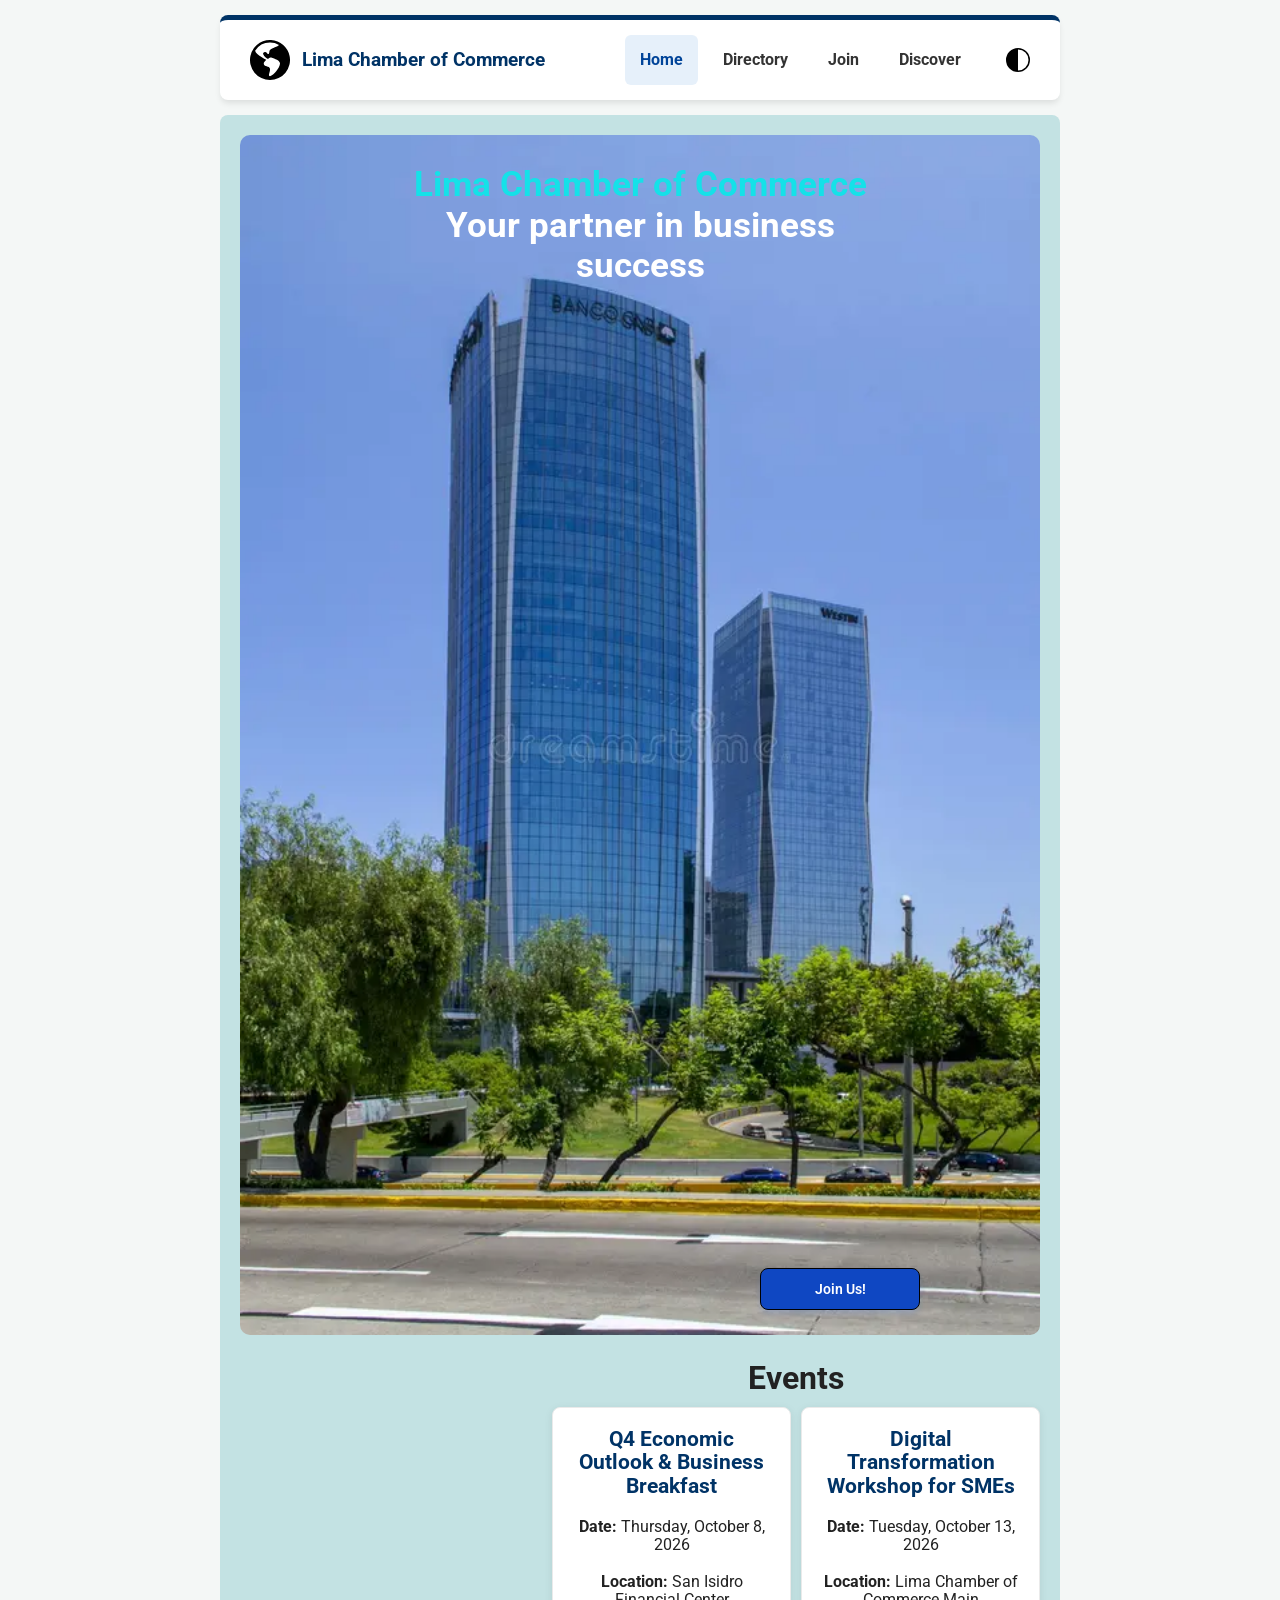
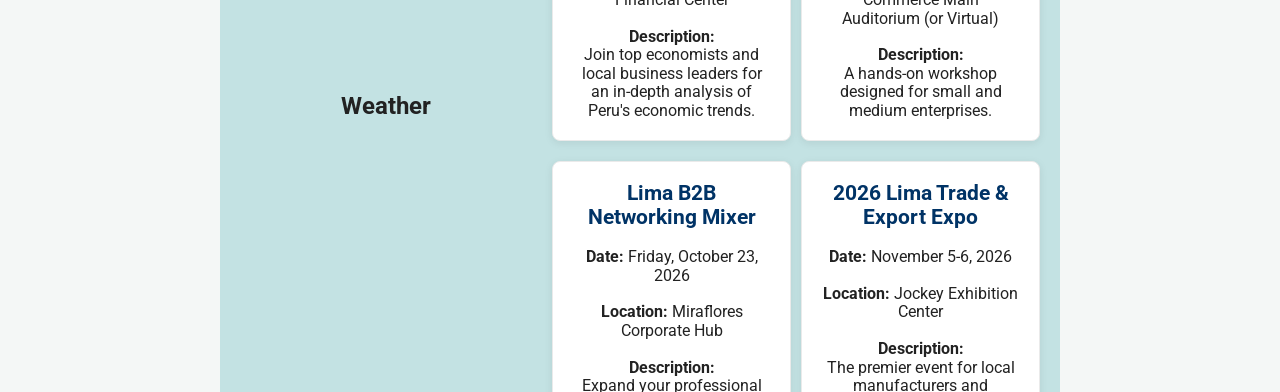
==== commit 8a17daf4: "done?" ====
--- a/chamber/index.html
+++ b/chamber/index.html
@@ -40,7 +40,7 @@
             <ul class="flexer2">
                 <li><a id="index" href="index.html" >Home</a></li>
                 <li><a id="directory" href="directory.html"  >Directory</a></li>
-                <li><a href="#">Join</a></li>
+                <li><a href="join.html">Join</a></li>
                 <li><a href="#">Discover</a></li>
             </ul>
         </nav>
--- a/chamber/styles/index.css
+++ b/chamber/styles/index.css
@@ -57,7 +57,7 @@
     font-size: 14px;
     font-weight: 600;
     color: #ffffff;
-    background-color: #2563eb; 
+    background-color: #0f47c2; 
     border-radius: 8px;
     box-shadow: 0 4px 6px -1px rgba(37, 99, 235, 0.2);
     transition: all 0.2s ease-in-out;
@@ -81,7 +81,7 @@
 .weather-card{
     display: flex;
     flex-direction: column;
-    background-color: rgb(107, 137, 219);
+    background-color: rgb(159, 180, 239);
     margin-top: 10px;
     border-radius: 10px;
     padding: 12px;
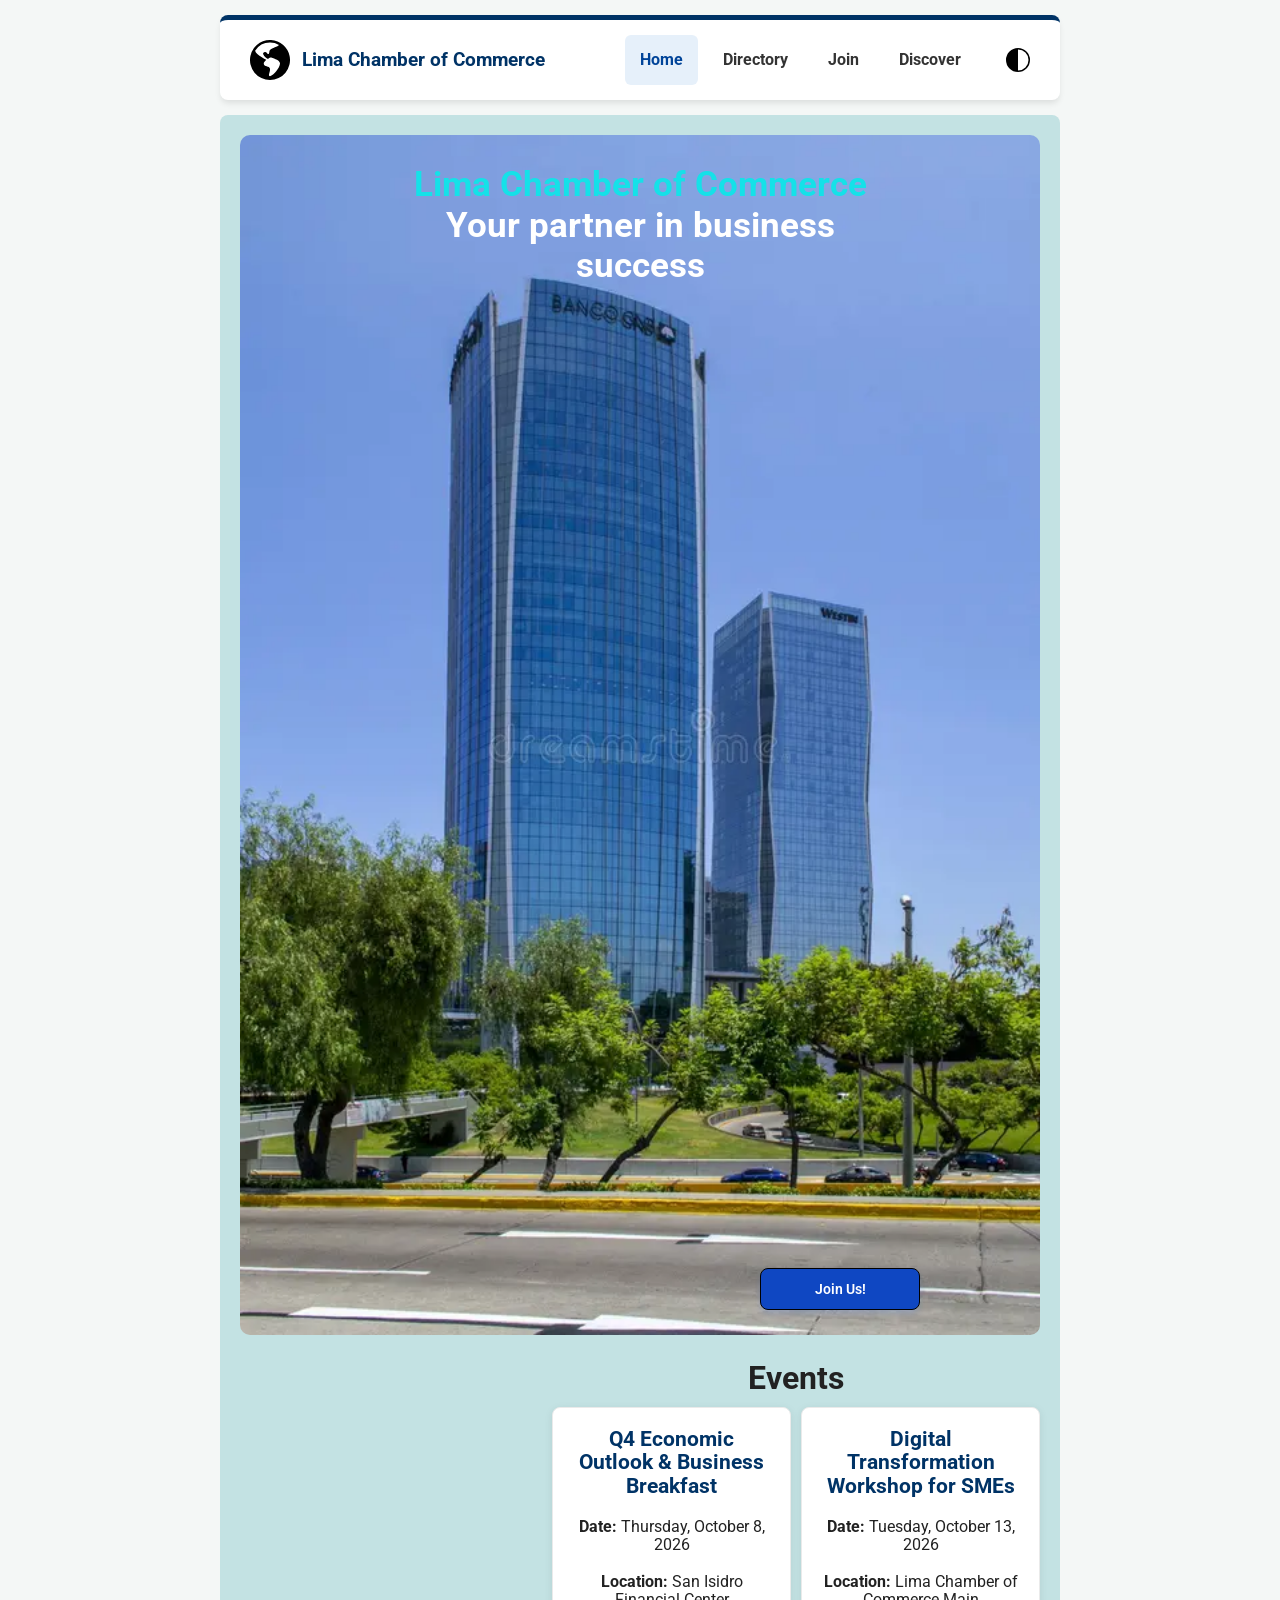
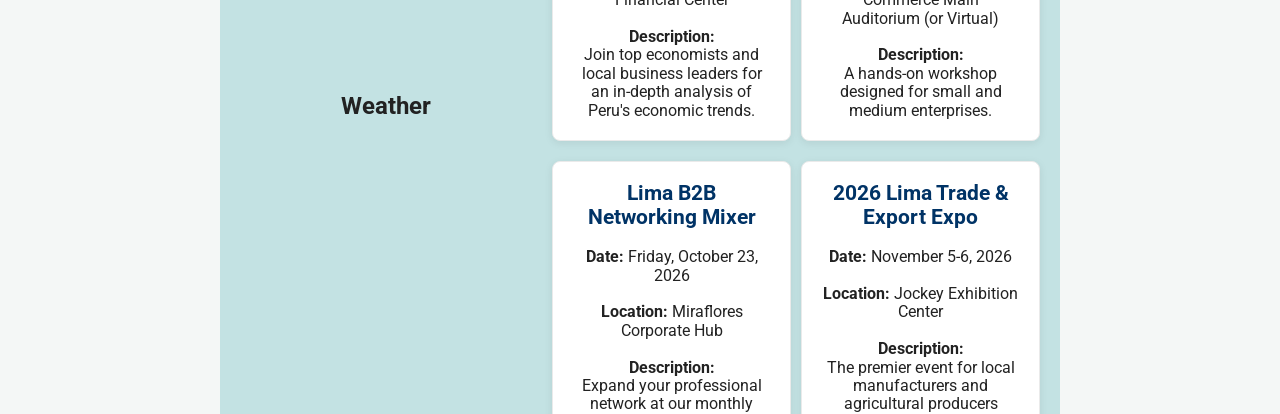
==== commit 0ed999c8: "jojojo" ====
--- a/chamber/index.html
+++ b/chamber/index.html
@@ -41,7 +41,7 @@
                 <li><a id="index" href="index.html" >Home</a></li>
                 <li><a id="directory" href="directory.html"  >Directory</a></li>
                 <li><a href="join.html">Join</a></li>
-                <li><a href="#">Discover</a></li>
+                <li><a href="discover.html">Discover</a></li>
             </ul>
         </nav>
     </header>
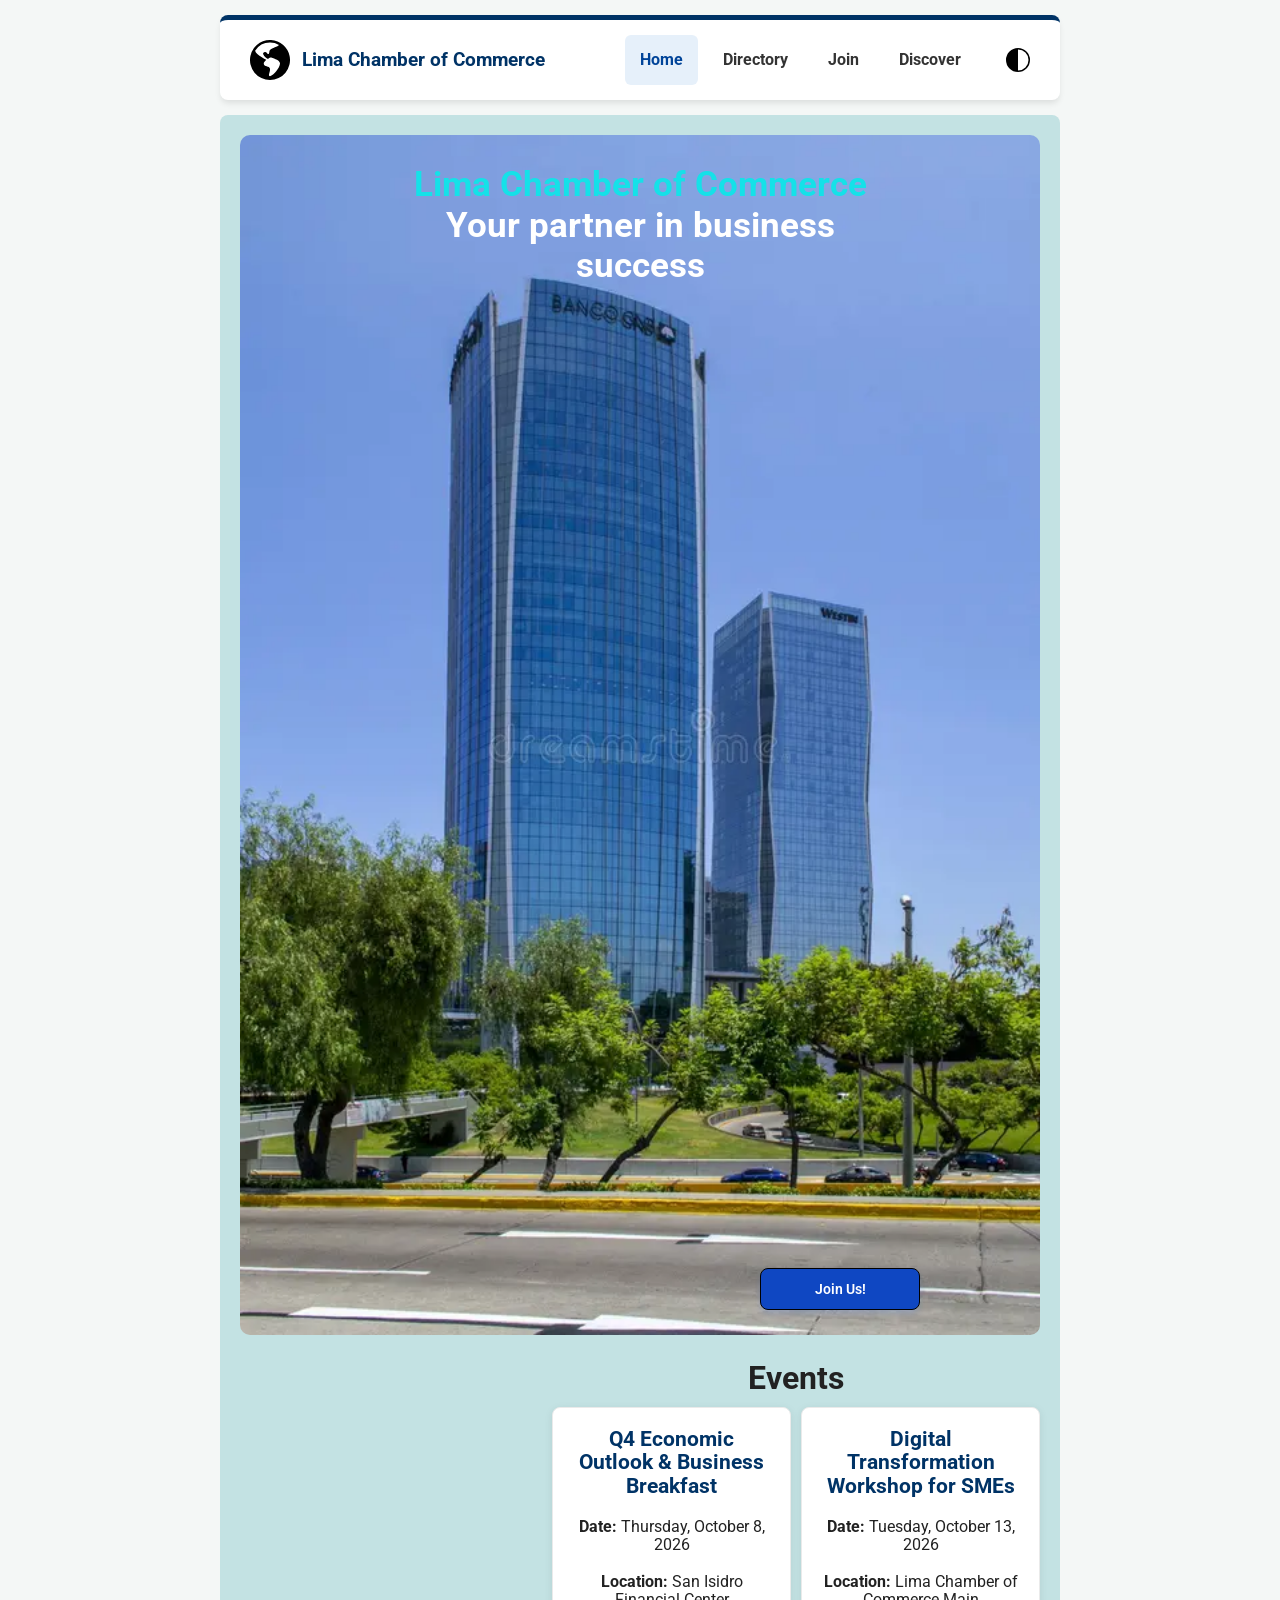
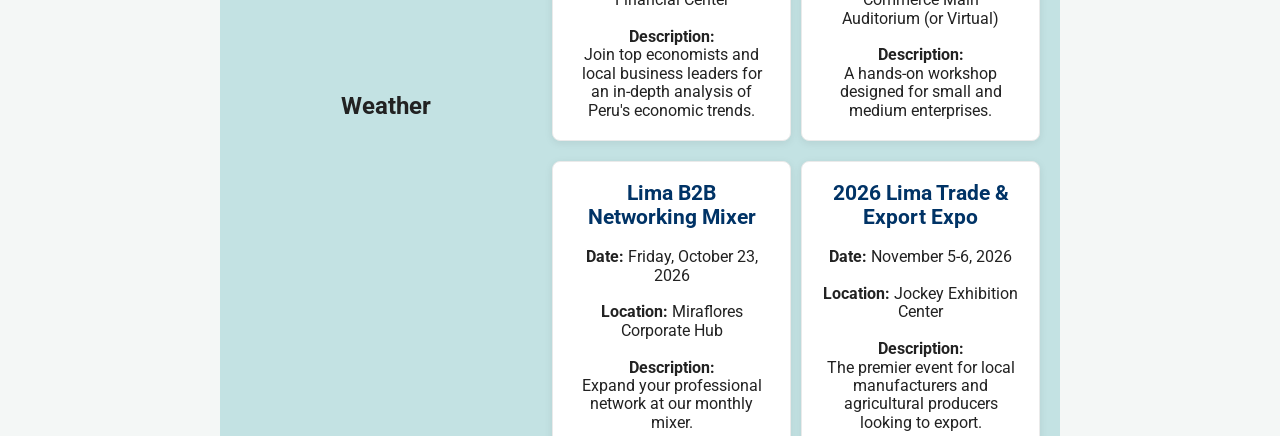
==== commit 343f86b7: "hhh" ====
--- a/chamber/index.html
+++ b/chamber/index.html
@@ -56,7 +56,7 @@
         <h1>Lima Chamber of Commerce</h1>
         <h2>Your partner in business success</h2>
      </div>
-     <a href="#" class="button">Join Us!</a>
+     <a href="join.html" class="button">Join Us!</a>
     </div>
     <div class="doing">
        <div class="h3">
